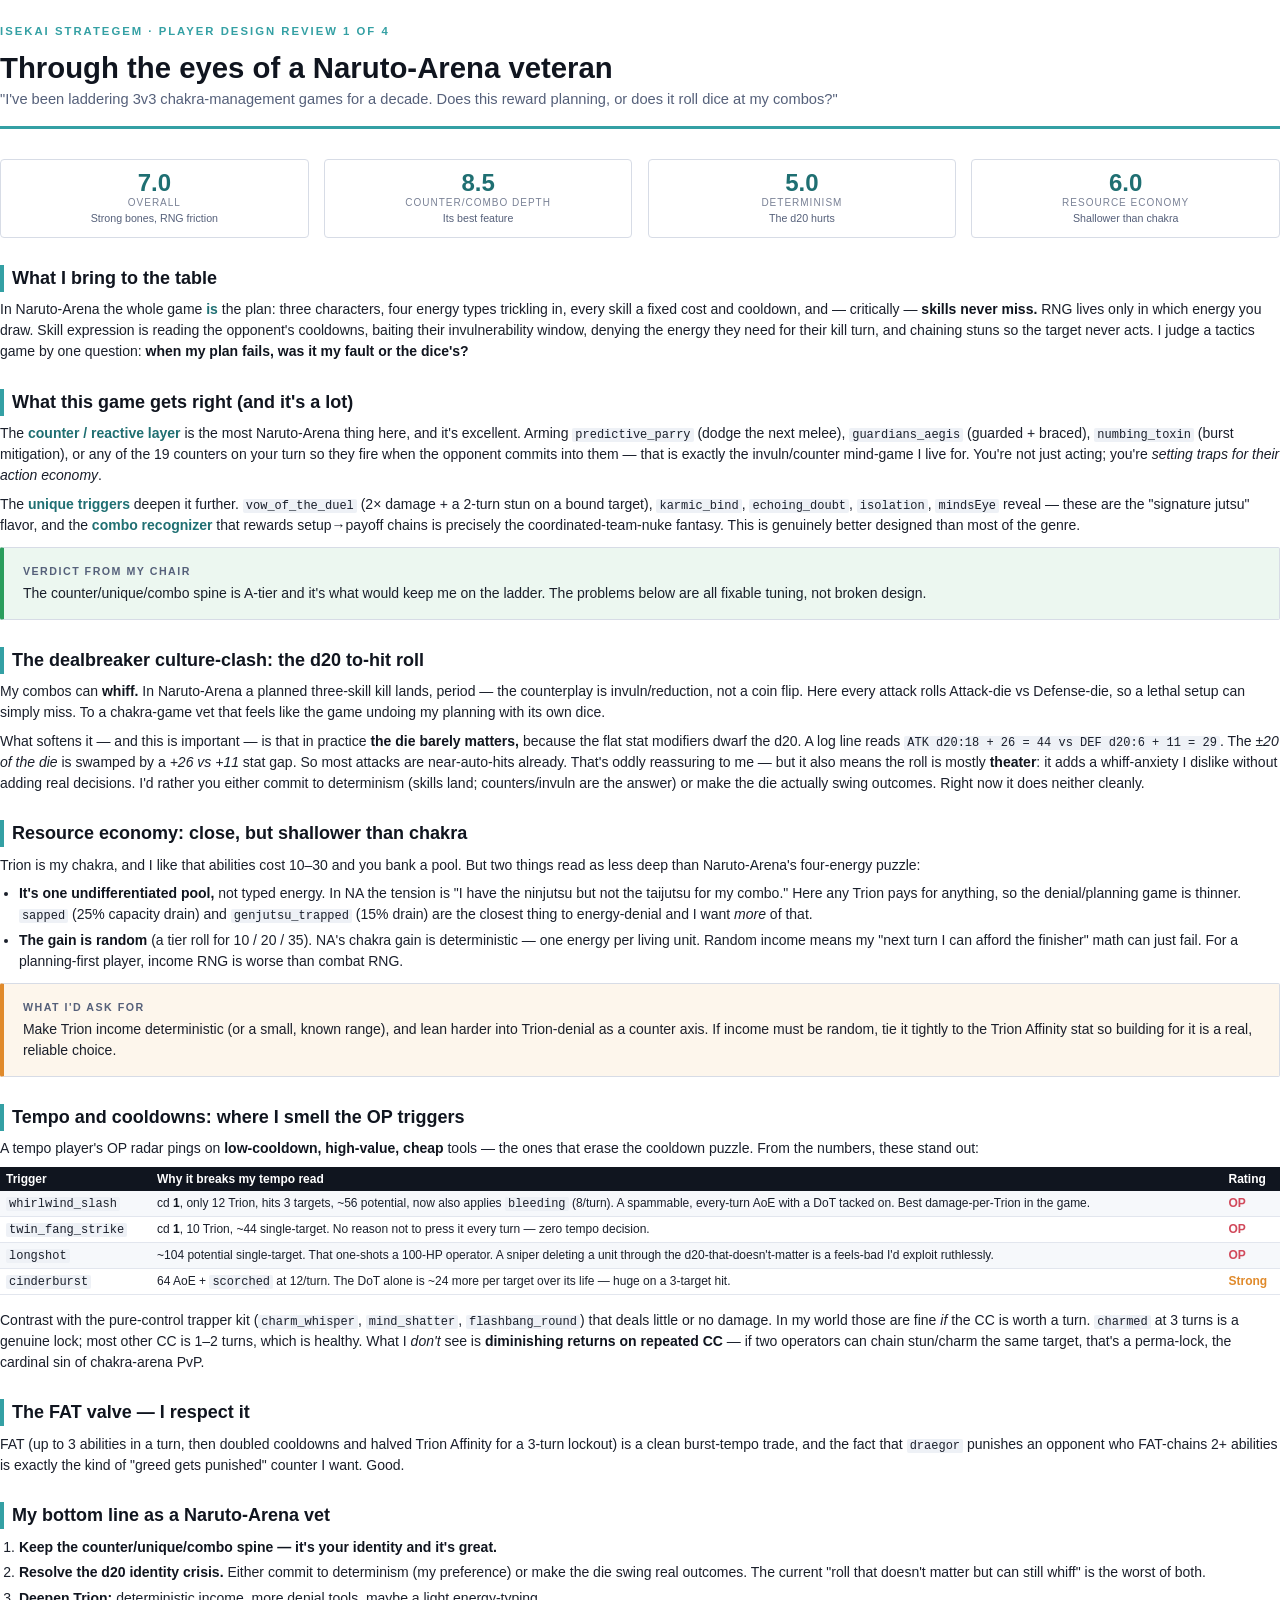
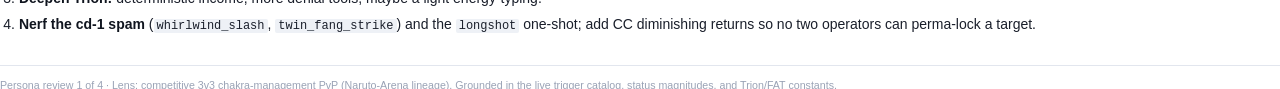
==== docs/reviews/01_naruto_player.html @ 7df90bd7 "#balance: add 4 player-persona reviews + design-director synthesis (PDF + HTML) Deep design/balance " ====
<!doctype html>
<html><head><meta charset="utf-8"><link rel="stylesheet" href="shared.css">
<title>Isekai Strategem — Naruto-Arena Veteran Review</title></head>
<body>
<div class="cover">
  <div class="kicker">Isekai Strategem · Player Design Review 1 of 4</div>
  <h1>Through the eyes of a Naruto-Arena veteran</h1>
  <p class="subtitle">"I've been laddering 3v3 chakra-management games for a decade. Does this reward planning, or does it roll dice at my combos?"</p>
</div>

<div class="verdict">
  <div class="score"><div class="n">7.0</div><div class="l">Overall</div><div class="l2">Strong bones, RNG friction</div></div>
  <div class="score"><div class="n">8.5</div><div class="l">Counter/Combo depth</div><div class="l2">Its best feature</div></div>
  <div class="score"><div class="n">5.0</div><div class="l">Determinism</div><div class="l2">The d20 hurts</div></div>
  <div class="score"><div class="n">6.0</div><div class="l">Resource economy</div><div class="l2">Shallower than chakra</div></div>
</div>

<h2>What I bring to the table</h2>
<p>In Naruto-Arena the whole game <em class="term">is</em> the plan: three characters, four energy types trickling in, every skill a fixed cost and cooldown, and — critically — <strong>skills never miss.</strong> RNG lives only in which energy you draw. Skill expression is reading the opponent's cooldowns, baiting their invulnerability window, denying the energy they need for their kill turn, and chaining stuns so the target never acts. I judge a tactics game by one question: <strong>when my plan fails, was it my fault or the dice's?</strong></p>

<h2>What this game gets right (and it's a lot)</h2>
<p>The <em class="term">counter / reactive layer</em> is the most Naruto-Arena thing here, and it's excellent. Arming <code>predictive_parry</code> (dodge the next melee), <code>guardians_aegis</code> (guarded + braced), <code>numbing_toxin</code> (burst mitigation), or any of the 19 counters on your turn so they fire when the opponent commits into them — that is exactly the invuln/counter mind-game I live for. You're not just acting; you're <em>setting traps for their action economy</em>.</p>
<p>The <em class="term">unique triggers</em> deepen it further. <code>vow_of_the_duel</code> (2× damage + a 2-turn stun on a bound target), <code>karmic_bind</code>, <code>echoing_doubt</code>, <code>isolation</code>, <code>mindsEye</code> reveal — these are the "signature jutsu" flavor, and the <em class="term">combo recognizer</em> that rewards setup→payoff chains is precisely the coordinated-team-nuke fantasy. This is genuinely better designed than most of the genre.</p>
<div class="callout good"><span class="label">Verdict from my chair</span>The counter/unique/combo spine is A-tier and it's what would keep me on the ladder. The problems below are all fixable tuning, not broken design.</div>

<h2>The dealbreaker culture-clash: the d20 to-hit roll</h2>
<p>My combos can <strong>whiff.</strong> In Naruto-Arena a planned three-skill kill lands, period — the counterplay is invuln/reduction, not a coin flip. Here every attack rolls Attack-die vs Defense-die, so a lethal setup can simply miss. To a chakra-game vet that feels like the game undoing my planning with its own dice.</p>
<p>What softens it — and this is important — is that in practice <strong>the die barely matters,</strong> because the flat stat modifiers dwarf the d20. A log line reads <code>ATK d20:18 + 26 = 44 vs DEF d20:6 + 11 = 29</code>. The <em>±20 of the die</em> is swamped by a <em>+26 vs +11</em> stat gap. So most attacks are near-auto-hits already. That's oddly reassuring to me — but it also means the roll is mostly <strong>theater</strong>: it adds a whiff-anxiety I dislike without adding real decisions. I'd rather you either commit to determinism (skills land; counters/invuln are the answer) or make the die actually swing outcomes. Right now it does neither cleanly.</p>

<h2>Resource economy: close, but shallower than chakra</h2>
<p>Trion is my chakra, and I like that abilities cost 10–30 and you bank a pool. But two things read as less deep than Naruto-Arena's four-energy puzzle:</p>
<ul>
<li><strong>It's one undifferentiated pool,</strong> not typed energy. In NA the tension is "I have the ninjutsu but not the taijutsu for my combo." Here any Trion pays for anything, so the denial/planning game is thinner. <code>sapped</code> (25% capacity drain) and <code>genjutsu_trapped</code> (15% drain) are the closest thing to energy-denial and I want <em>more</em> of that.</li>
<li><strong>The gain is random</strong> (a tier roll for 10 / 20 / 35). NA's chakra gain is deterministic — one energy per living unit. Random income means my "next turn I can afford the finisher" math can just fail. For a planning-first player, income RNG is worse than combat RNG.</li>
</ul>
<div class="callout warn"><span class="label">What I'd ask for</span>Make Trion income deterministic (or a small, known range), and lean harder into Trion-denial as a counter axis. If income must be random, tie it tightly to the Trion Affinity stat so building for it is a real, reliable choice.</div>

<h2>Tempo and cooldowns: where I smell the OP triggers</h2>
<p>A tempo player's OP radar pings on <strong>low-cooldown, high-value, cheap</strong> tools — the ones that erase the cooldown puzzle. From the numbers, these stand out:</p>
<table>
<tr><th>Trigger</th><th>Why it breaks my tempo read</th><th>Rating</th></tr>
<tr><td><code>whirlwind_slash</code></td><td>cd <strong>1</strong>, only 12 Trion, hits 3 targets, ~56 potential, now also applies <code>bleeding</code> (8/turn). A spammable, every-turn AoE with a DoT tacked on. Best damage-per-Trion in the game.</td><td class="rating op">OP</td></tr>
<tr><td><code>twin_fang_strike</code></td><td>cd <strong>1</strong>, 10 Trion, ~44 single-target. No reason not to press it every turn — zero tempo decision.</td><td class="rating op">OP</td></tr>
<tr><td><code>longshot</code></td><td>~104 potential single-target. That one-shots a 100-HP operator. A sniper deleting a unit through the d20-that-doesn't-matter is a feels-bad I'd exploit ruthlessly.</td><td class="rating op">OP</td></tr>
<tr><td><code>cinderburst</code></td><td>64 AoE + <code>scorched</code> at 12/turn. The DoT alone is ~24 more per target over its life — huge on a 3-target hit.</td><td class="rating up">Strong</td></tr>
</table>
<p>Contrast with the pure-control trapper kit (<code>charm_whisper</code>, <code>mind_shatter</code>, <code>flashbang_round</code>) that deals little or no damage. In my world those are fine <em>if</em> the CC is worth a turn. <code>charmed</code> at 3 turns is a genuine lock; most other CC is 1–2 turns, which is healthy. What I <em>don't</em> see is <strong>diminishing returns on repeated CC</strong> — if two operators can chain stun/charm the same target, that's a perma-lock, the cardinal sin of chakra-arena PvP.</p>

<h2>The FAT valve — I respect it</h2>
<p>FAT (up to 3 abilities in a turn, then doubled cooldowns and halved Trion Affinity for a 3-turn lockout) is a clean burst-tempo trade, and the fact that <code>draegor</code> punishes an opponent who FAT-chains 2+ abilities is exactly the kind of "greed gets punished" counter I want. Good.</p>

<h2>My bottom line as a Naruto-Arena vet</h2>
<ol>
<li><strong>Keep the counter/unique/combo spine — it's your identity and it's great.</strong></li>
<li><strong>Resolve the d20 identity crisis.</strong> Either commit to determinism (my preference) or make the die swing real outcomes. The current "roll that doesn't matter but can still whiff" is the worst of both.</li>
<li><strong>Deepen Trion:</strong> deterministic income, more denial tools, maybe a light energy-typing.</li>
<li><strong>Nerf the cd-1 spam</strong> (<code>whirlwind_slash</code>, <code>twin_fang_strike</code>) and the <code>longshot</code> one-shot; add CC diminishing returns so no two operators can perma-lock a target.</li>
</ol>
<div class="footer">Persona review 1 of 4 · Lens: competitive 3v3 chakra-management PvP (Naruto-Arena lineage). Grounded in the live trigger catalog, status magnitudes, and Trion/FAT constants.</div>
</body></html>
---- docs/reviews/shared.css ----
@page { size: A4; margin: 18mm 16mm 20mm 16mm; }
* { box-sizing: border-box; }
body {
  font-family: "Helvetica Neue", Arial, sans-serif;
  color: #1a1f2b; font-size: 10.5pt; line-height: 1.5; margin: 0;
}
.cover { padding: 6mm 0 4mm; border-bottom: 3px solid #34a0a4; margin-bottom: 8mm; }
.kicker { text-transform: uppercase; letter-spacing: 2px; font-size: 8.5pt; color: #34a0a4; font-weight: 700; }
h1 { font-size: 22pt; margin: 3mm 0 1mm; line-height: 1.15; color: #10151f; }
.subtitle { font-size: 11pt; color: #55607a; margin: 0; }
h2 { font-size: 13.5pt; color: #10151f; border-left: 4px solid #34a0a4; padding-left: 8px; margin: 7mm 0 2mm; }
h3 { font-size: 11pt; color: #1f6f72; margin: 4mm 0 1mm; }
p { margin: 0 0 2mm; }
ul, ol { margin: 0 0 3mm; padding-left: 5mm; }
li { margin-bottom: 1.2mm; }
strong { color: #10151f; }
em.term { font-style: normal; font-weight: 600; color: #1f6f72; }
table { width: 100%; border-collapse: collapse; margin: 2mm 0 4mm; font-size: 9pt; }
th { background: #10151f; color: #fff; text-align: left; padding: 3px 6px; font-weight: 600; }
td { border-bottom: 1px solid #e2e6ee; padding: 3px 6px; vertical-align: top; }
tr:nth-child(even) td { background: #f6f8fb; }
.callout { border: 1px solid #d7dce6; border-left: 4px solid #34a0a4; background: #f4fafa;
  padding: 4mm 5mm; margin: 3mm 0; border-radius: 2px; }
.callout.warn { border-left-color: #e08a2b; background: #fdf6ec; }
.callout.bad { border-left-color: #d1495b; background: #fbecee; }
.callout.good { border-left-color: #2a9d5c; background: #ecf7f0; }
.callout .label { font-size: 8pt; text-transform: uppercase; letter-spacing: 1.5px; font-weight: 700; color: #55607a; display:block; margin-bottom: 1mm; }
.verdict { display: flex; gap: 4mm; margin: 3mm 0; }
.score { border: 1px solid #d7dce6; border-radius: 4px; padding: 3mm 4mm; text-align: center; flex: 1; }
.score .n { font-size: 18pt; font-weight: 800; color: #1f6f72; line-height: 1; }
.score .l { font-size: 7.5pt; text-transform: uppercase; letter-spacing: 1px; color: #7a8296; }
.score .l2 { font-size: 8pt; color:#55607a; }
code { background: #eef1f6; padding: 0 3px; border-radius: 2px; font-size: 9pt; }
.rating { font-weight: 700; }
.rating.op { color: #d1495b; } .rating.up { color: #e08a2b; } .rating.ok { color: #2a9d5c; }
.footer { margin-top: 8mm; padding-top: 3mm; border-top: 1px solid #e2e6ee; font-size: 8pt; color: #99a2b5; }
.pagebreak { page-break-before: always; }
blockquote { margin: 2mm 0; padding: 2mm 4mm; border-left: 3px solid #c8d0de; font-style: italic; color:#4a5570; }
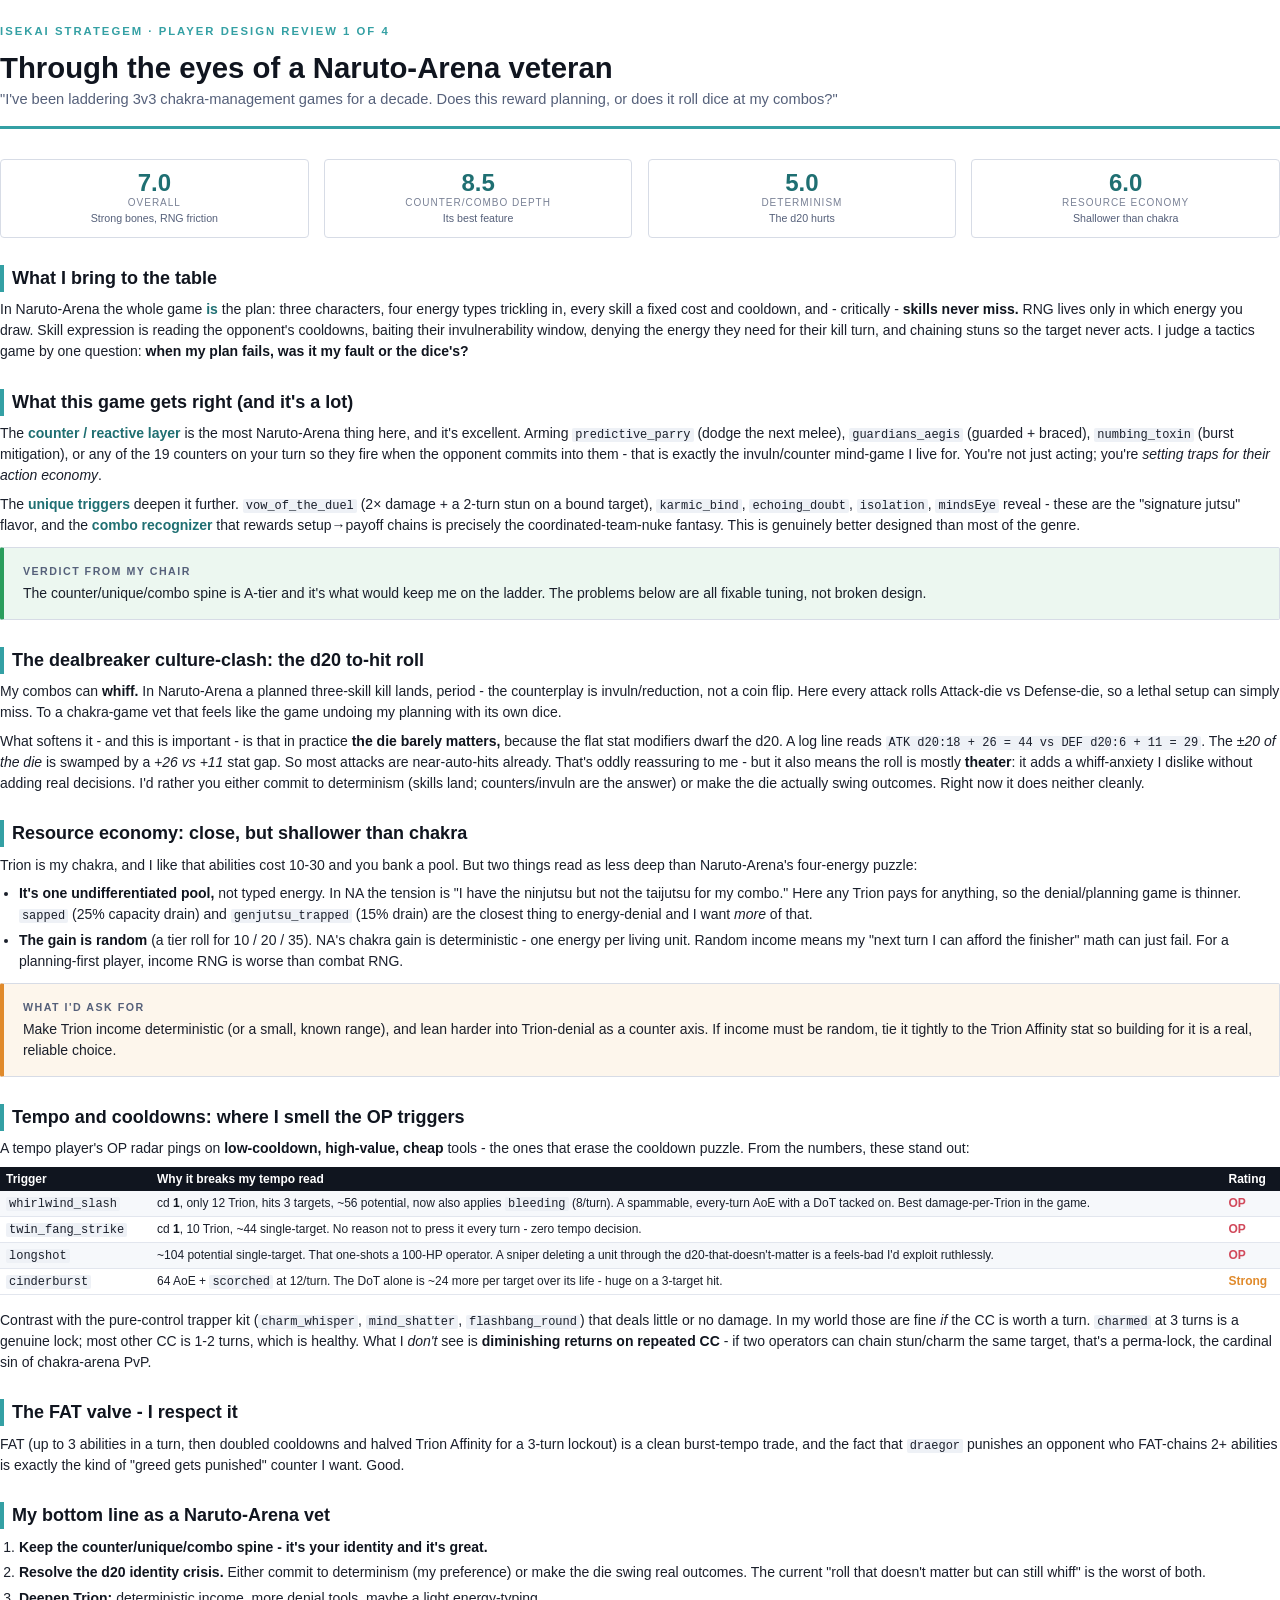
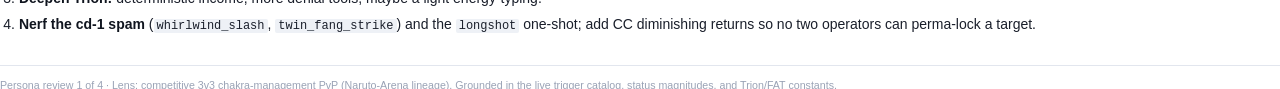
==== commit 6a54a017: "docs: rewrite GDD as full plain-language explanation; purge em dash/section/sigma; refresh README - " ====
--- a/docs/reviews/01_naruto_player.html
+++ b/docs/reviews/01_naruto_player.html
@@ -1,6 +1,6 @@
 <!doctype html>
 <html><head><meta charset="utf-8"><link rel="stylesheet" href="shared.css">
-<title>Isekai Strategem — Naruto-Arena Veteran Review</title></head>
+<title>Isekai Strategem - Naruto-Arena Veteran Review</title></head>
 <body>
 <div class="cover">
   <div class="kicker">Isekai Strategem · Player Design Review 1 of 4</div>
@@ -16,42 +16,42 @@
 </div>
 
 <h2>What I bring to the table</h2>
-<p>In Naruto-Arena the whole game <em class="term">is</em> the plan: three characters, four energy types trickling in, every skill a fixed cost and cooldown, and — critically — <strong>skills never miss.</strong> RNG lives only in which energy you draw. Skill expression is reading the opponent's cooldowns, baiting their invulnerability window, denying the energy they need for their kill turn, and chaining stuns so the target never acts. I judge a tactics game by one question: <strong>when my plan fails, was it my fault or the dice's?</strong></p>
+<p>In Naruto-Arena the whole game <em class="term">is</em> the plan: three characters, four energy types trickling in, every skill a fixed cost and cooldown, and - critically - <strong>skills never miss.</strong> RNG lives only in which energy you draw. Skill expression is reading the opponent's cooldowns, baiting their invulnerability window, denying the energy they need for their kill turn, and chaining stuns so the target never acts. I judge a tactics game by one question: <strong>when my plan fails, was it my fault or the dice's?</strong></p>
 
 <h2>What this game gets right (and it's a lot)</h2>
-<p>The <em class="term">counter / reactive layer</em> is the most Naruto-Arena thing here, and it's excellent. Arming <code>predictive_parry</code> (dodge the next melee), <code>guardians_aegis</code> (guarded + braced), <code>numbing_toxin</code> (burst mitigation), or any of the 19 counters on your turn so they fire when the opponent commits into them — that is exactly the invuln/counter mind-game I live for. You're not just acting; you're <em>setting traps for their action economy</em>.</p>
-<p>The <em class="term">unique triggers</em> deepen it further. <code>vow_of_the_duel</code> (2× damage + a 2-turn stun on a bound target), <code>karmic_bind</code>, <code>echoing_doubt</code>, <code>isolation</code>, <code>mindsEye</code> reveal — these are the "signature jutsu" flavor, and the <em class="term">combo recognizer</em> that rewards setup→payoff chains is precisely the coordinated-team-nuke fantasy. This is genuinely better designed than most of the genre.</p>
+<p>The <em class="term">counter / reactive layer</em> is the most Naruto-Arena thing here, and it's excellent. Arming <code>predictive_parry</code> (dodge the next melee), <code>guardians_aegis</code> (guarded + braced), <code>numbing_toxin</code> (burst mitigation), or any of the 19 counters on your turn so they fire when the opponent commits into them - that is exactly the invuln/counter mind-game I live for. You're not just acting; you're <em>setting traps for their action economy</em>.</p>
+<p>The <em class="term">unique triggers</em> deepen it further. <code>vow_of_the_duel</code> (2× damage + a 2-turn stun on a bound target), <code>karmic_bind</code>, <code>echoing_doubt</code>, <code>isolation</code>, <code>mindsEye</code> reveal - these are the "signature jutsu" flavor, and the <em class="term">combo recognizer</em> that rewards setup→payoff chains is precisely the coordinated-team-nuke fantasy. This is genuinely better designed than most of the genre.</p>
 <div class="callout good"><span class="label">Verdict from my chair</span>The counter/unique/combo spine is A-tier and it's what would keep me on the ladder. The problems below are all fixable tuning, not broken design.</div>
 
 <h2>The dealbreaker culture-clash: the d20 to-hit roll</h2>
-<p>My combos can <strong>whiff.</strong> In Naruto-Arena a planned three-skill kill lands, period — the counterplay is invuln/reduction, not a coin flip. Here every attack rolls Attack-die vs Defense-die, so a lethal setup can simply miss. To a chakra-game vet that feels like the game undoing my planning with its own dice.</p>
-<p>What softens it — and this is important — is that in practice <strong>the die barely matters,</strong> because the flat stat modifiers dwarf the d20. A log line reads <code>ATK d20:18 + 26 = 44 vs DEF d20:6 + 11 = 29</code>. The <em>±20 of the die</em> is swamped by a <em>+26 vs +11</em> stat gap. So most attacks are near-auto-hits already. That's oddly reassuring to me — but it also means the roll is mostly <strong>theater</strong>: it adds a whiff-anxiety I dislike without adding real decisions. I'd rather you either commit to determinism (skills land; counters/invuln are the answer) or make the die actually swing outcomes. Right now it does neither cleanly.</p>
+<p>My combos can <strong>whiff.</strong> In Naruto-Arena a planned three-skill kill lands, period - the counterplay is invuln/reduction, not a coin flip. Here every attack rolls Attack-die vs Defense-die, so a lethal setup can simply miss. To a chakra-game vet that feels like the game undoing my planning with its own dice.</p>
+<p>What softens it - and this is important - is that in practice <strong>the die barely matters,</strong> because the flat stat modifiers dwarf the d20. A log line reads <code>ATK d20:18 + 26 = 44 vs DEF d20:6 + 11 = 29</code>. The <em>±20 of the die</em> is swamped by a <em>+26 vs +11</em> stat gap. So most attacks are near-auto-hits already. That's oddly reassuring to me - but it also means the roll is mostly <strong>theater</strong>: it adds a whiff-anxiety I dislike without adding real decisions. I'd rather you either commit to determinism (skills land; counters/invuln are the answer) or make the die actually swing outcomes. Right now it does neither cleanly.</p>
 
 <h2>Resource economy: close, but shallower than chakra</h2>
-<p>Trion is my chakra, and I like that abilities cost 10–30 and you bank a pool. But two things read as less deep than Naruto-Arena's four-energy puzzle:</p>
+<p>Trion is my chakra, and I like that abilities cost 10-30 and you bank a pool. But two things read as less deep than Naruto-Arena's four-energy puzzle:</p>
 <ul>
 <li><strong>It's one undifferentiated pool,</strong> not typed energy. In NA the tension is "I have the ninjutsu but not the taijutsu for my combo." Here any Trion pays for anything, so the denial/planning game is thinner. <code>sapped</code> (25% capacity drain) and <code>genjutsu_trapped</code> (15% drain) are the closest thing to energy-denial and I want <em>more</em> of that.</li>
-<li><strong>The gain is random</strong> (a tier roll for 10 / 20 / 35). NA's chakra gain is deterministic — one energy per living unit. Random income means my "next turn I can afford the finisher" math can just fail. For a planning-first player, income RNG is worse than combat RNG.</li>
+<li><strong>The gain is random</strong> (a tier roll for 10 / 20 / 35). NA's chakra gain is deterministic - one energy per living unit. Random income means my "next turn I can afford the finisher" math can just fail. For a planning-first player, income RNG is worse than combat RNG.</li>
 </ul>
 <div class="callout warn"><span class="label">What I'd ask for</span>Make Trion income deterministic (or a small, known range), and lean harder into Trion-denial as a counter axis. If income must be random, tie it tightly to the Trion Affinity stat so building for it is a real, reliable choice.</div>
 
 <h2>Tempo and cooldowns: where I smell the OP triggers</h2>
-<p>A tempo player's OP radar pings on <strong>low-cooldown, high-value, cheap</strong> tools — the ones that erase the cooldown puzzle. From the numbers, these stand out:</p>
+<p>A tempo player's OP radar pings on <strong>low-cooldown, high-value, cheap</strong> tools - the ones that erase the cooldown puzzle. From the numbers, these stand out:</p>
 <table>
 <tr><th>Trigger</th><th>Why it breaks my tempo read</th><th>Rating</th></tr>
 <tr><td><code>whirlwind_slash</code></td><td>cd <strong>1</strong>, only 12 Trion, hits 3 targets, ~56 potential, now also applies <code>bleeding</code> (8/turn). A spammable, every-turn AoE with a DoT tacked on. Best damage-per-Trion in the game.</td><td class="rating op">OP</td></tr>
-<tr><td><code>twin_fang_strike</code></td><td>cd <strong>1</strong>, 10 Trion, ~44 single-target. No reason not to press it every turn — zero tempo decision.</td><td class="rating op">OP</td></tr>
+<tr><td><code>twin_fang_strike</code></td><td>cd <strong>1</strong>, 10 Trion, ~44 single-target. No reason not to press it every turn - zero tempo decision.</td><td class="rating op">OP</td></tr>
 <tr><td><code>longshot</code></td><td>~104 potential single-target. That one-shots a 100-HP operator. A sniper deleting a unit through the d20-that-doesn't-matter is a feels-bad I'd exploit ruthlessly.</td><td class="rating op">OP</td></tr>
-<tr><td><code>cinderburst</code></td><td>64 AoE + <code>scorched</code> at 12/turn. The DoT alone is ~24 more per target over its life — huge on a 3-target hit.</td><td class="rating up">Strong</td></tr>
+<tr><td><code>cinderburst</code></td><td>64 AoE + <code>scorched</code> at 12/turn. The DoT alone is ~24 more per target over its life - huge on a 3-target hit.</td><td class="rating up">Strong</td></tr>
 </table>
-<p>Contrast with the pure-control trapper kit (<code>charm_whisper</code>, <code>mind_shatter</code>, <code>flashbang_round</code>) that deals little or no damage. In my world those are fine <em>if</em> the CC is worth a turn. <code>charmed</code> at 3 turns is a genuine lock; most other CC is 1–2 turns, which is healthy. What I <em>don't</em> see is <strong>diminishing returns on repeated CC</strong> — if two operators can chain stun/charm the same target, that's a perma-lock, the cardinal sin of chakra-arena PvP.</p>
+<p>Contrast with the pure-control trapper kit (<code>charm_whisper</code>, <code>mind_shatter</code>, <code>flashbang_round</code>) that deals little or no damage. In my world those are fine <em>if</em> the CC is worth a turn. <code>charmed</code> at 3 turns is a genuine lock; most other CC is 1-2 turns, which is healthy. What I <em>don't</em> see is <strong>diminishing returns on repeated CC</strong> - if two operators can chain stun/charm the same target, that's a perma-lock, the cardinal sin of chakra-arena PvP.</p>
 
-<h2>The FAT valve — I respect it</h2>
+<h2>The FAT valve - I respect it</h2>
 <p>FAT (up to 3 abilities in a turn, then doubled cooldowns and halved Trion Affinity for a 3-turn lockout) is a clean burst-tempo trade, and the fact that <code>draegor</code> punishes an opponent who FAT-chains 2+ abilities is exactly the kind of "greed gets punished" counter I want. Good.</p>
 
 <h2>My bottom line as a Naruto-Arena vet</h2>
 <ol>
-<li><strong>Keep the counter/unique/combo spine — it's your identity and it's great.</strong></li>
+<li><strong>Keep the counter/unique/combo spine - it's your identity and it's great.</strong></li>
 <li><strong>Resolve the d20 identity crisis.</strong> Either commit to determinism (my preference) or make the die swing real outcomes. The current "roll that doesn't matter but can still whiff" is the worst of both.</li>
 <li><strong>Deepen Trion:</strong> deterministic income, more denial tools, maybe a light energy-typing.</li>
 <li><strong>Nerf the cd-1 spam</strong> (<code>whirlwind_slash</code>, <code>twin_fang_strike</code>) and the <code>longshot</code> one-shot; add CC diminishing returns so no two operators can perma-lock a target.</li>
